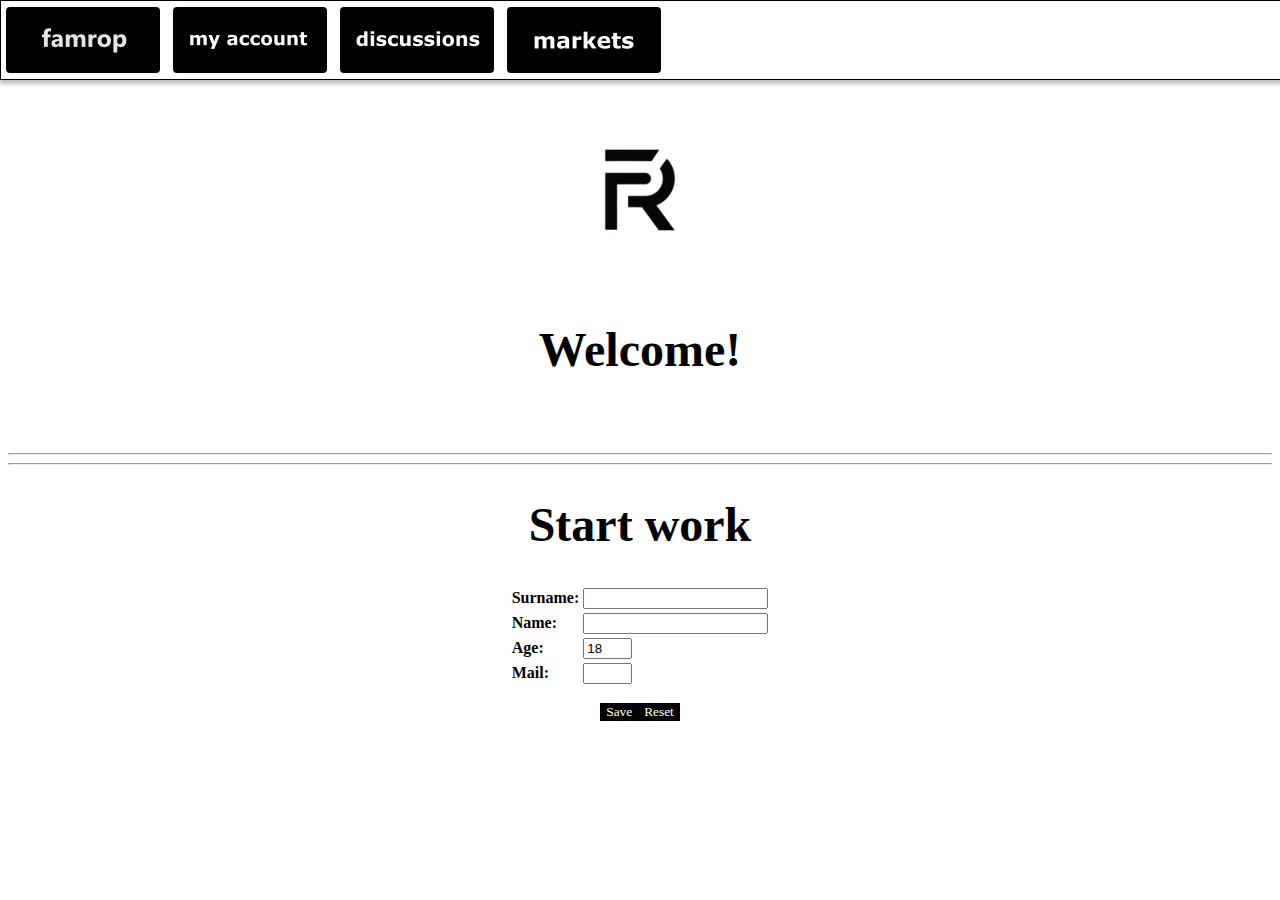
==== index.html @ ff4112e9 "h" ====
<!DOCTYPE html>
<html lang="en">
<head>
    <meta charset="UTF-8">
    <meta http-equiv="Content-Type" content="text/html;charset=utf-8">
    <meta http-equiv="X-UA-Compatible" content="IE=edge">
    <meta name="viewport" content="width=device-width, initial-scale=1.0">
    <link rel="stylesheet" type="text/css" href="style.css">
  <link rel="stylesheet" type="text/css" href="http://www.mysite.ru/main.css">
    <title>famrop</title>
    <link rel="shortcut icon" href="./logofamrop.png">
    <script>
        function Complete()
        {
            var Elem="Фамилия: " + document.Sel1.Family.value +
                "\nИмя: " + document.Sel1.Name.value +
                "\nВозраст: " + document.Sel1.Age.value +
                "\nТелефон: " + document.Sel1.Phone.value;
            alert(Elem);
        }
        function CheckAge(age)
        {
            if(age<18)
                return "18";
            else
                return  age;
        }
    </script>




</head>
<body>
    <div class="wrapper">
<div class="lock"></div>
<a class="lock2" href="famrop.html"></a>
<a class="lock3" href="./myaccount.html"></a>
<div class="lock4"></div>
<a class="lock5" href="discussions.html"></a>
<a class="lock6" href="famrop.html"></a>
<a class="lock7" href="./myaccount.html"></a>
<a class="lock8" href="discussions.html"></a>
<div class="lock9"></div>

<form action="https://gvard.github.io/web/html/" target="_blank">
    <button id="jk">Лучший сайт в мире</button>
</form>

<br><br>


<img src="./logofamrop.png" class="kop">
<h1>Welcome!</h1><br><br>
<hr style="color: black;">
<div><script type="text/javascript">
    baseUrl = "https://widgets.cryptocompare.com/";
    var scripts = document.getElementsByTagName("script");
    var embedder = scripts[ scripts.length - 1 ];
    (function (){
    var appName = encodeURIComponent(window.location.hostname);
    if(appName==""){appName="local";}
    var s = document.createElement("script");
    s.type = "text/javascript";
    s.async = true;
    var theUrl = baseUrl+'serve/v1/coin/chartscroller?fsyms=BTC,ETH,XMR,LTC&tsyms=USD';
    s.src = theUrl + ( theUrl.indexOf("?") >= 0 ? "&" : "?") + "app=" + appName;
    embedder.parentNode.appendChild(s);
    })();
    </script>
    
</div>
<hr style="color: black;">
<H1>Start work</H1>
<FORM NAME="Sel1" class="forma">
    <TABLE>
        <TR><TD><B>Surname:<style>b{font-family: 'verdana'};b{color:black} table{margin: 0 auto;}</style><B></TD>
            <TD><INPUT NAME="Family" SIZE=20
                  onBlur="this.value=this.value.toUpperCase()"></TD></TR>
        <TR><TD><B>Name:<B></TD>
            <TD><INPUT NAME="Name" SIZE=20
                  onBlur="this.value=this.value.toUpperCase()"></TD></TR>
        <TR><TD><B>Age:<B></TD>
            <TD><INPUT NAME="Age" SIZE=3 VALUE="18"
                  onBlur="this.value=CheckAge(this.value)"
                  onFocus="this.select()"></TD></TR>
        <TR><TD><B>Mail:<B></TD>
            <TD><INPUT NAME="Phone" SIZE=3></TD></TR>
    </TABLE>
    <div class="kl">
    <button TYPE="button" onClick="Complete();" style="font-family: 'verdana';background-color: rgb(0, 0, 0); color: rgb(255, 255, 255);border:0ch;">Save</button>
    <button TYPE="reset" style="font-family: 'verdana';background-color: rgb(0, 0, 0); color: rgb(255, 255, 255); border:1ch;" VALUE="Сброс">Reset</button>
    </div>
</FORM>



<script src="./sayt.js"></script>



</div>
</body>
</html>
---- style.css ----
body{
    background-color:#ffffff ;
    background-size: 148%; 
}

.fh{
    color: rgb(235, 236, 236);
    background-color:  blueviolet;
    font-family: 'verdana';
    font: weight 10;
    padding: 15px 15px;
    font-size: 30px;
}
button#jk{
    color: rgb(255, 255, 255);
    background-color:inherit;
    font-family: 'verdana';
    font: weight 5;
    padding: 5px 5px;
    font-size: 30px;
    border:0;
    cursor: pointer;
    display: inline-block;
    border-bottom: 2px solid black;
    margin: 0 auto;
    display: block;
}
h1{
    color:#000000;
    font-size: 3em;
    font-family: 'verdana';
    text-align: center;
}
form#forma{
    margin: 0 auto;
}
.kl{
    display: flex;
    flex-direction:row;
    justify-content:center;
    margin-block: 1em;
}








.lock{
box-sizing: border-box;

position: absolute;
width: 1920px;
height: 80px;
left: 0px;
top: 0px;

background: #ffffff;
border: 1px solid #000000;
box-shadow: 0px 4px 4px rgba(0, 0, 0, 0.25);
}

/* Rectangle 2 */

.lock2{
display: block;
position: absolute;
width: 154px;
height: 66px;
left: 6px;
top: 7px;

background: #000000;
border-radius: 4px;

}
/* Rectangle 3 */

.lock3{
display: block;
position: absolute;
width: 154px;
height: 66px;
left: 173px;
top: 7px;
background: #000000;
border-radius: 4px;

}
/* Rectangle 5 */

.lock4{
display: block;
position: absolute;
width: 154px;
height: 66px;
left: 507px;
top: 7px;

background: #000000;
border-radius: 4px;

}
/* Rectangle 4 */

.lock5{
display: block;
position: absolute;
width: 154px;
height: 66px;
left: 340px;
top: 7px;

background: #000000;
border-radius: 4px;

}
/* image 1 */

.lock6{
    display: block;
position: absolute;
width: 108px;
height: 33px;
left: 29px;
top: 24px;

background: url(./image1.png);
}

/* image 4 */

.lock7{
    display: block;
position: absolute;
width: 129px;
height: 26px;
left: 182px;
top: 27px;

background: url(./img222.png);
}

/* image 3 */

.lock8{
display: block;
position: absolute;
width: 133px;
height: 56px;
left: 351px;
top: 12px;

background: url(img33.png);

}
/* image 5 */
.lock9{
    display: block;
position: absolute;
width: 133px;
height: 55px;
left: 516px;
top: 13px;

background: url(img4.png);
}







img.kop{
    display: block;
    margin-left: auto;
    margin-right: auto;
    width:200px;
    height:200px;
}


/* Rectangle 1 */

.ghgf{
display: block;
width: 1764px;
height: 322px;
top: 379px;
margin: 0 auto;

background: #000000;
border-radius: 4px;
}

/* Welcome to famrop discussions */

.ghgg{
text-align: center;
top: 379px;

font-family: 'Noto Nastaliq Urdu';
font-style: normal;
font-weight: 400;

color: #000000;

mix-blend-mode: hard-light;
filter: blur(2px);
}
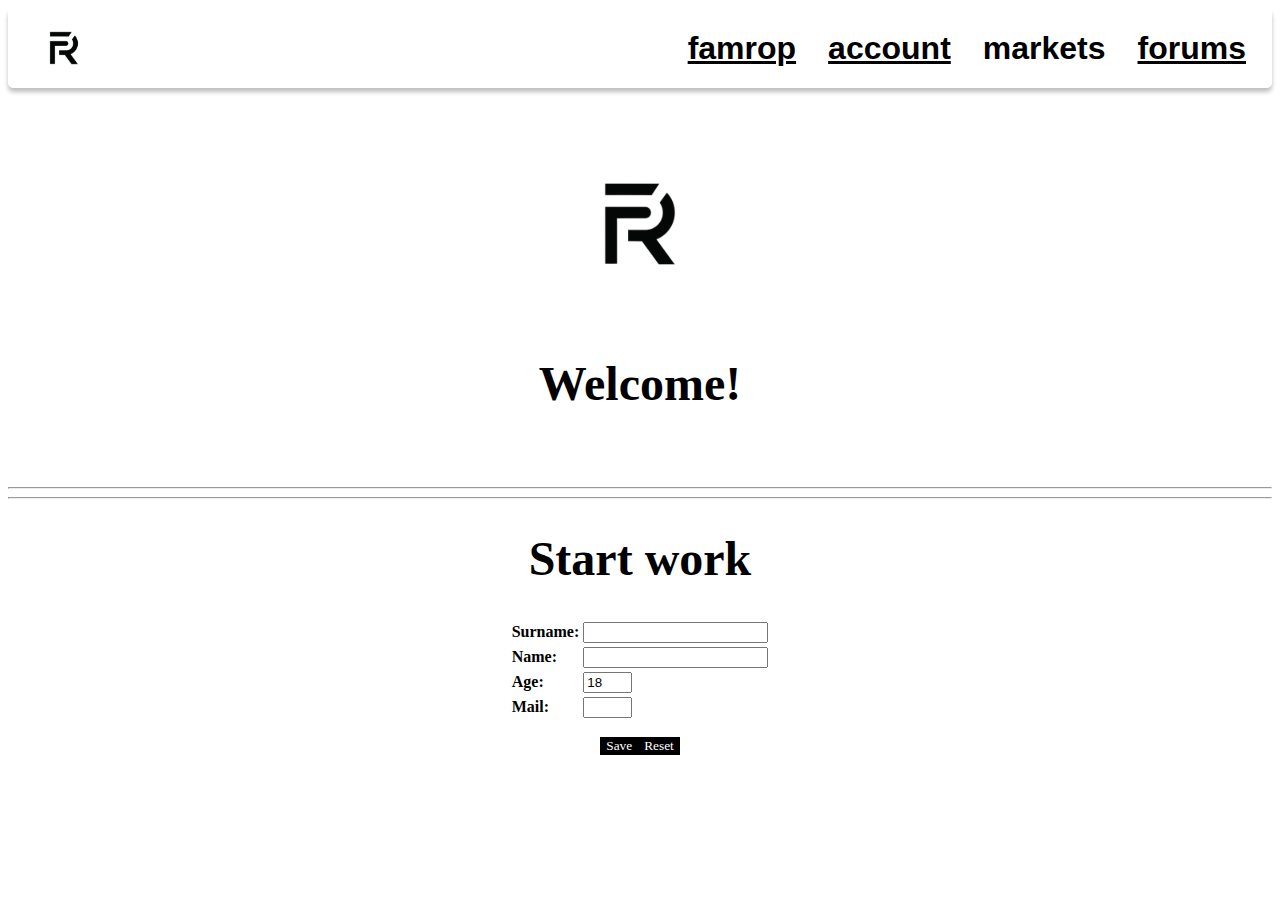
==== commit 8e5121ca: "ff" ====
--- a/index.html
+++ b/index.html
@@ -32,19 +32,18 @@
 
 </head>
 <body>
-    <div class="wrapper">
-<div class="lock"></div>
-<a class="lock2" href="famrop.html"></a>
-<a class="lock3" href="./myaccount.html"></a>
-<div class="lock4"></div>
-<a class="lock5" href="discussions.html"></a>
-<a class="lock6" href="famrop.html"></a>
-<a class="lock7" href="./myaccount.html"></a>
-<a class="lock8" href="discussions.html"></a>
-<div class="lock9"></div>
-
+<header>
+<nav>
+<img src="./logofamrop.png">
+<ul>
+<button class="lock2"><a style="color:black;" href="index.html">famrop</a></button>
+<button class="lock2"><a style="color:black;" href="./myaccount.html">account</a></button>
+<button class="lock2"><a style="color:black;">markets</a></button>
+<button class="lock2"><a style="color:black;" href="discussions.html">forums</a></button>
+</ul>
+</nav>
+</header>
 <form action="https://gvard.github.io/web/html/" target="_blank">
-    <button id="jk">Лучший сайт в мире</button>
 </form>
 
 <br><br>
--- a/style.css
+++ b/style.css
@@ -5,7 +5,7 @@
 
 .fh{
     color: rgb(235, 236, 236);
-    background-color:  blueviolet;
+    background-color:  rgb(0, 0, 0);
     font-family: 'verdana';
     font: weight 10;
     padding: 15px 15px;
@@ -40,137 +40,6 @@
     justify-content:center;
     margin-block: 1em;
 }
-
-
-
-
-
-
-
-
-.lock{
-box-sizing: border-box;
-
-position: absolute;
-width: 1920px;
-height: 80px;
-left: 0px;
-top: 0px;
-
-background: #ffffff;
-border: 1px solid #000000;
-box-shadow: 0px 4px 4px rgba(0, 0, 0, 0.25);
-}
-
-/* Rectangle 2 */
-
-.lock2{
-display: block;
-position: absolute;
-width: 154px;
-height: 66px;
-left: 6px;
-top: 7px;
-
-background: #000000;
-border-radius: 4px;
-
-}
-/* Rectangle 3 */
-
-.lock3{
-display: block;
-position: absolute;
-width: 154px;
-height: 66px;
-left: 173px;
-top: 7px;
-background: #000000;
-border-radius: 4px;
-
-}
-/* Rectangle 5 */
-
-.lock4{
-display: block;
-position: absolute;
-width: 154px;
-height: 66px;
-left: 507px;
-top: 7px;
-
-background: #000000;
-border-radius: 4px;
-
-}
-/* Rectangle 4 */
-
-.lock5{
-display: block;
-position: absolute;
-width: 154px;
-height: 66px;
-left: 340px;
-top: 7px;
-
-background: #000000;
-border-radius: 4px;
-
-}
-/* image 1 */
-
-.lock6{
-    display: block;
-position: absolute;
-width: 108px;
-height: 33px;
-left: 29px;
-top: 24px;
-
-background: url(./image1.png);
-}
-
-/* image 4 */
-
-.lock7{
-    display: block;
-position: absolute;
-width: 129px;
-height: 26px;
-left: 182px;
-top: 27px;
-
-background: url(./img222.png);
-}
-
-/* image 3 */
-
-.lock8{
-display: block;
-position: absolute;
-width: 133px;
-height: 56px;
-left: 351px;
-top: 12px;
-
-background: url(img33.png);
-
-}
-/* image 5 */
-.lock9{
-    display: block;
-position: absolute;
-width: 133px;
-height: 55px;
-left: 516px;
-top: 13px;
-
-background: url(img4.png);
-}
-
-
-
-
 
 
 
@@ -210,4 +79,61 @@
 
 mix-blend-mode: hard-light;
 filter: blur(2px);
-}+}
+
+nav{
+background-color: #ffffff;
+height: 80px;
+display: flex;
+justify-content: space-between;
+margin-top: 0;
+padding-left: 16px;
+box-shadow: 0px 4px 4px rgba(0, 0, 0, 0.25);
+border-radius: 5px;
+}
+
+nav ul {
+    display: flex;
+    list-style: none;
+}
+
+    ul {
+        display: block;
+        list-style-type:disc;
+        margin-block-start: 1em;
+        margin-block-end: 1em;
+        margin-inline-start: 0px;
+        margin-inline-end: 0px;
+        padding-inline-start:3px;
+    }
+
+
+    nav ul button {
+        margin-right: 20px;
+        font-size: 2em;
+        font-weight:bold ;
+    }
+    .lock2 {
+        display: absolute;
+        text-align: center;
+        background-color: #ffffff;
+        border-radius:0.2ch;
+        font-style: verdana;
+        font-size: bold;
+        border-width: 0px;
+    }
+
+    header {
+        display: block;
+    }
+    nav{
+        margin: 0 auto;
+    }
+    nav ul{
+        display: flex;
+        list-style: none;
+    }
+    img.lock2{
+        width:100px;
+        height:100px;
+    }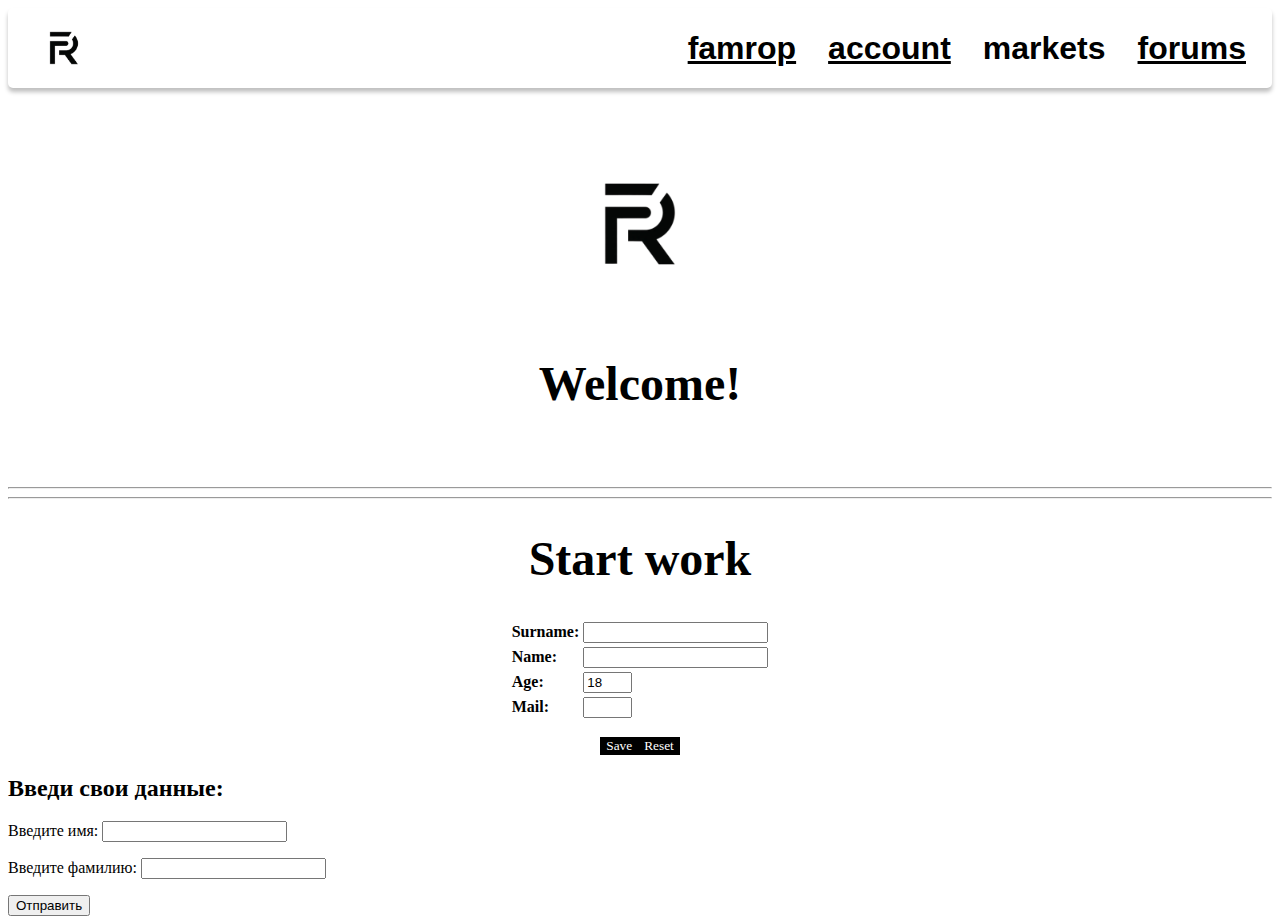
==== commit a7d98b23: "f" ====
--- a/index.html
+++ b/index.html
@@ -71,20 +71,20 @@
 </div>
 <hr style="color: black;">
 <H1>Start work</H1>
-<FORM NAME="Sel1" class="forma">
+<FORM NAME="Sel1" class="forma" action="display.php" method="POST">
     <TABLE>
         <TR><TD><B>Surname:<style>b{font-family: 'verdana'};b{color:black} table{margin: 0 auto;}</style><B></TD>
-            <TD><INPUT NAME="Family" SIZE=20
+            <TD><INPUT NAME="Family" SIZE=20 type="text"
                   onBlur="this.value=this.value.toUpperCase()"></TD></TR>
         <TR><TD><B>Name:<B></TD>
-            <TD><INPUT NAME="Name" SIZE=20
+            <TD><INPUT NAME="Name" SIZE=20 type="text"
                   onBlur="this.value=this.value.toUpperCase()"></TD></TR>
         <TR><TD><B>Age:<B></TD>
-            <TD><INPUT NAME="Age" SIZE=3 VALUE="18"
+            <TD><INPUT NAME="Age" SIZE=3 VALUE="18" type="text"
                   onBlur="this.value=CheckAge(this.value)"
                   onFocus="this.select()"></TD></TR>
         <TR><TD><B>Mail:<B></TD>
-            <TD><INPUT NAME="Phone" SIZE=3></TD></TR>
+            <TD><INPUT NAME="Phone" SIZE=3 type="text"></TD></TR>
     </TABLE>
     <div class="kl">
     <button TYPE="button" onClick="Complete();" style="font-family: 'verdana';background-color: rgb(0, 0, 0); color: rgb(255, 255, 255);border:0ch;">Save</button>
@@ -92,7 +92,12 @@
     </div>
 </FORM>
 
-
+<h2>Введи свои данные:</h2>
+<form action="display.php" method="POST">
+<p>Введите имя: <input type="text" name="firstname" /></p>
+<p>Введите фамилию: <input type="text" name="lastname" /></p>
+<input type="submit" value="Отправить">
+</form>
 
 <script src="./sayt.js"></script>
 
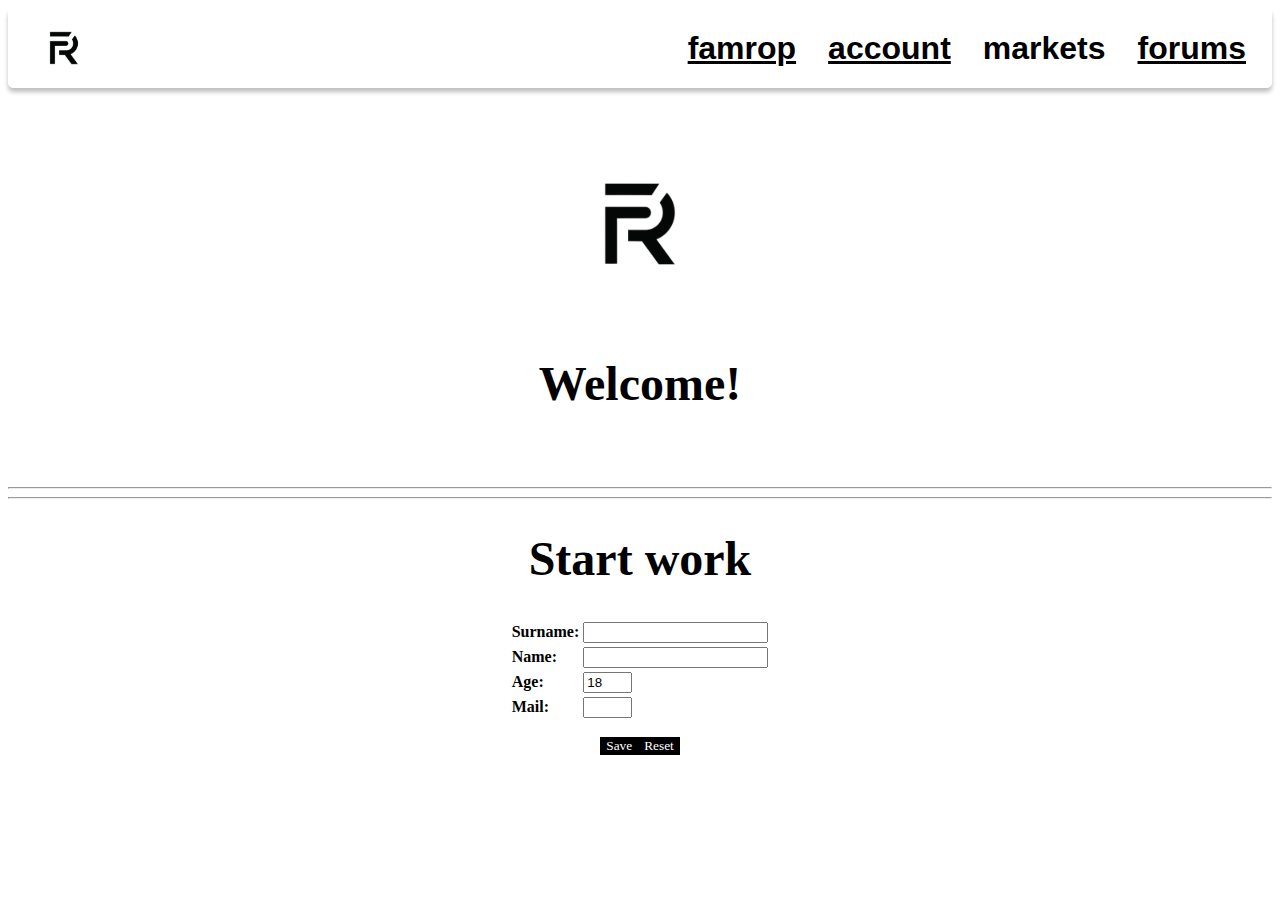
==== commit 7fdd7190: "c" ====
--- a/index.html
+++ b/index.html
@@ -92,11 +92,6 @@
     </div>
 </FORM>
 
-<h2>Введи свои данные:</h2>
-<form action="display.php" method="POST">
-<p>Введите имя: <input type="text" name="firstname" /></p>
-<p>Введите фамилию: <input type="text" name="lastname" /></p>
-<input type="submit" value="Отправить">
 </form>
 
 <script src="./sayt.js"></script>
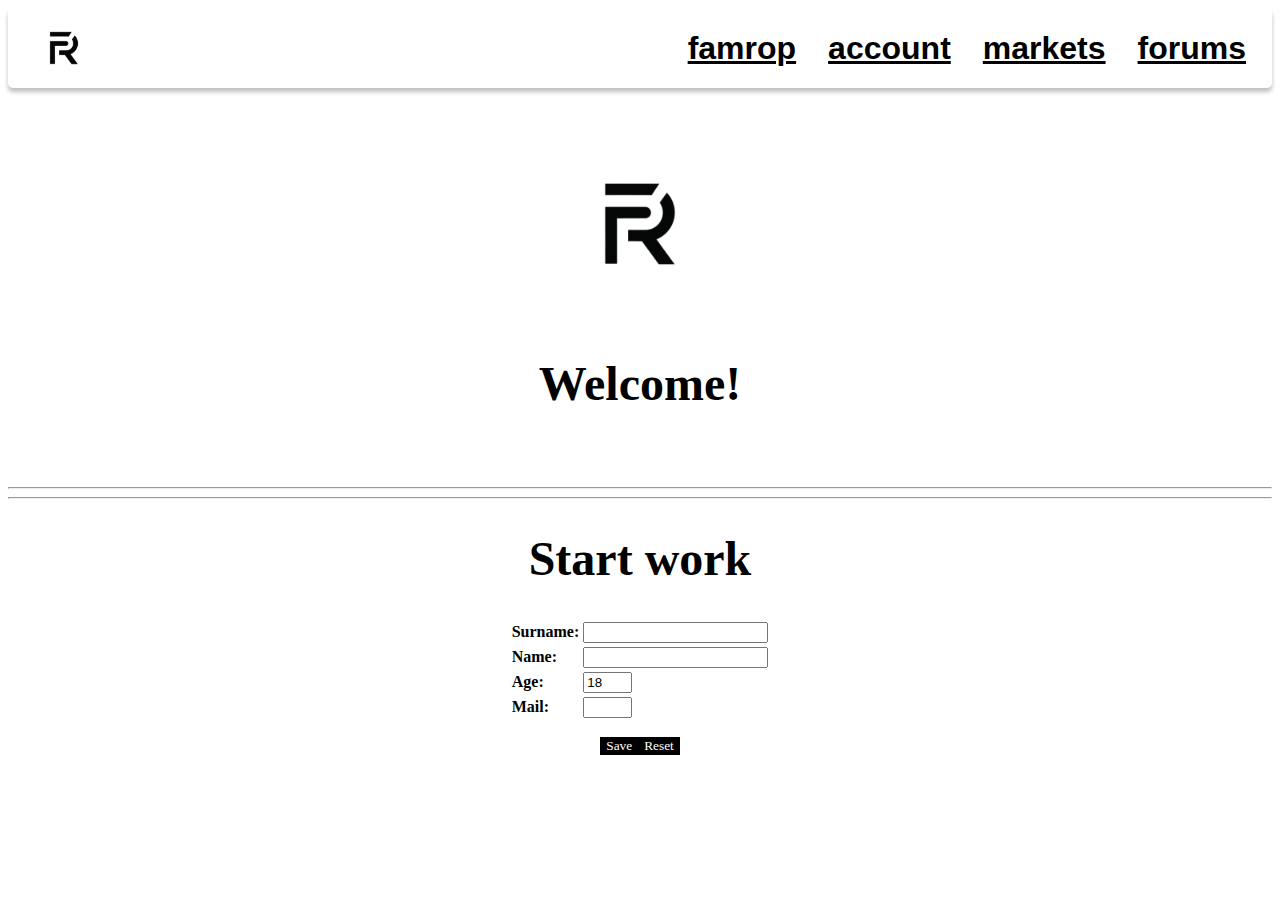
==== commit 863c76af: "[" ====
--- a/index.html
+++ b/index.html
@@ -38,7 +38,7 @@
 <ul>
 <button class="lock2"><a style="color:black;" href="index.html">famrop</a></button>
 <button class="lock2"><a style="color:black;" href="./myaccount.html">account</a></button>
-<button class="lock2"><a style="color:black;">markets</a></button>
+<button class="lock2"><a style="color:black;"href="./markets.html">markets</a></button>
 <button class="lock2"><a style="color:black;" href="discussions.html">forums</a></button>
 </ul>
 </nav>
@@ -91,7 +91,6 @@
     <button TYPE="reset" style="font-family: 'verdana';background-color: rgb(0, 0, 0); color: rgb(255, 255, 255); border:1ch;" VALUE="Сброс">Reset</button>
     </div>
 </FORM>
-
 </form>
 
 <script src="./sayt.js"></script>
--- a/style.css
+++ b/style.css
@@ -136,4 +136,4 @@
     img.lock2{
         width:100px;
         height:100px;
-    }+    }
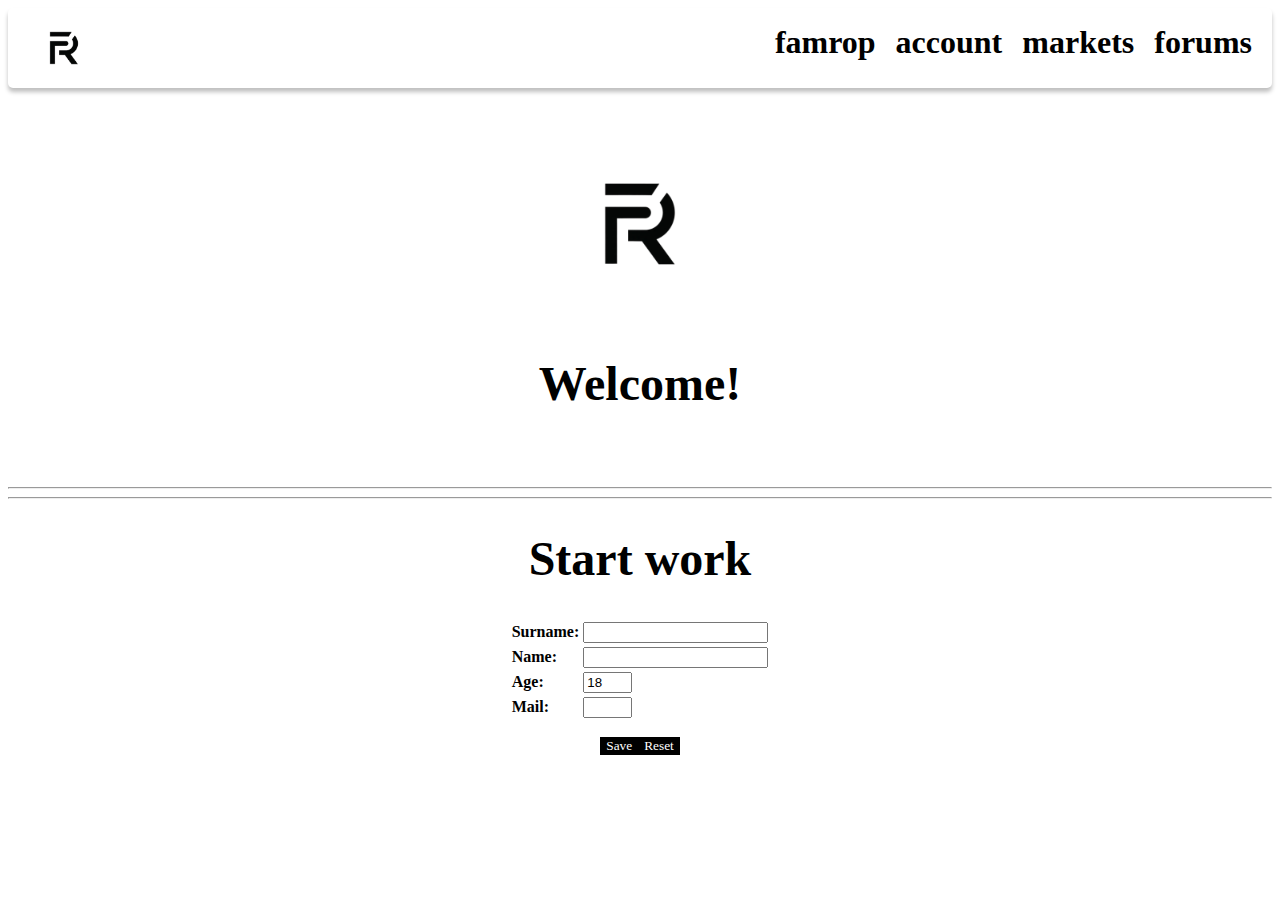
==== commit da3cdcac: "5" ====
--- a/index.html
+++ b/index.html
@@ -32,17 +32,17 @@
 
 </head>
 <body>
-<header>
-<nav>
-<img src="./logofamrop.png">
-<ul>
-<button class="lock2"><a style="color:black;" href="index.html">famrop</a></button>
-<button class="lock2"><a style="color:black;" href="./myaccount.html">account</a></button>
-<button class="lock2"><a style="color:black;"href="./markets.html">markets</a></button>
-<button class="lock2"><a style="color:black;" href="discussions.html">forums</a></button>
-</ul>
-</nav>
-</header>
+    <header>
+        <nav>
+        <img src="./logofamrop.png" class="bh">
+        <ul>
+        <li><a style="color:black;" href="index.html" class="lock2">famrop</a></li>
+        <li><a style="color:black;" href="./myaccount.html" class="lock2">account</a></li>
+        <li><a style="color:black;"href="./markets.html" class="lock2">markets</a></li>
+        <li><a style="color:black;" href="discussions.html" class="lock2">forums</a></li>
+        </ul>
+        </nav>
+    </header>
 <form action="https://gvard.github.io/web/html/" target="_blank">
 </form>
 
--- a/style.css
+++ b/style.css
@@ -108,19 +108,15 @@
     }
 
 
-    nav ul button {
+    nav ul li {
         margin-right: 20px;
         font-size: 2em;
         font-weight:bold ;
+        font-style: verdana;
     }
-    .lock2 {
-        display: absolute;
-        text-align: center;
-        background-color: #ffffff;
-        border-radius:0.2ch;
+    .lock2{
+        text-decoration-line:none;
         font-style: verdana;
-        font-size: bold;
-        border-width: 0px;
     }
 
     header {
@@ -137,3 +133,54 @@
         width:100px;
         height:100px;
     }
+
+    .hhhh{
+        display: inline-block;
+        min-width: 33%;
+    }
+    li{
+        font-family: 'verdana';
+    }
+
+    @media (min-width: 1920px) {
+        nav ul li {
+            font-size: 9em;
+        }
+       
+    }
+
+    @media (max-width: 750px) {
+        nav ul li {
+            font-size: 1em;
+            margin-right: 5px;
+            font-weight:bold ;
+            font-style: verdana;
+
+        }
+        img.bh{
+            width:50px;
+            height:50px;
+        }
+        nav{
+            background-color: #ffffff;
+            height: 50px;
+            display: flex;
+            justify-content: space-between;
+            margin-top: 0;
+            padding-left: 16px;
+            box-shadow: 0px 4px 4px rgba(0, 0, 0, 0.25);
+            border-radius: 5px;
+            }
+            img.kop{
+                display: block;
+                margin-left: auto;
+                margin-right: auto;
+                width:100px;
+                height:100px;
+            }
+            h1{
+                color:#000000;
+                font-size: 2em;
+                font-family: 'verdana';
+                text-align: center;
+    }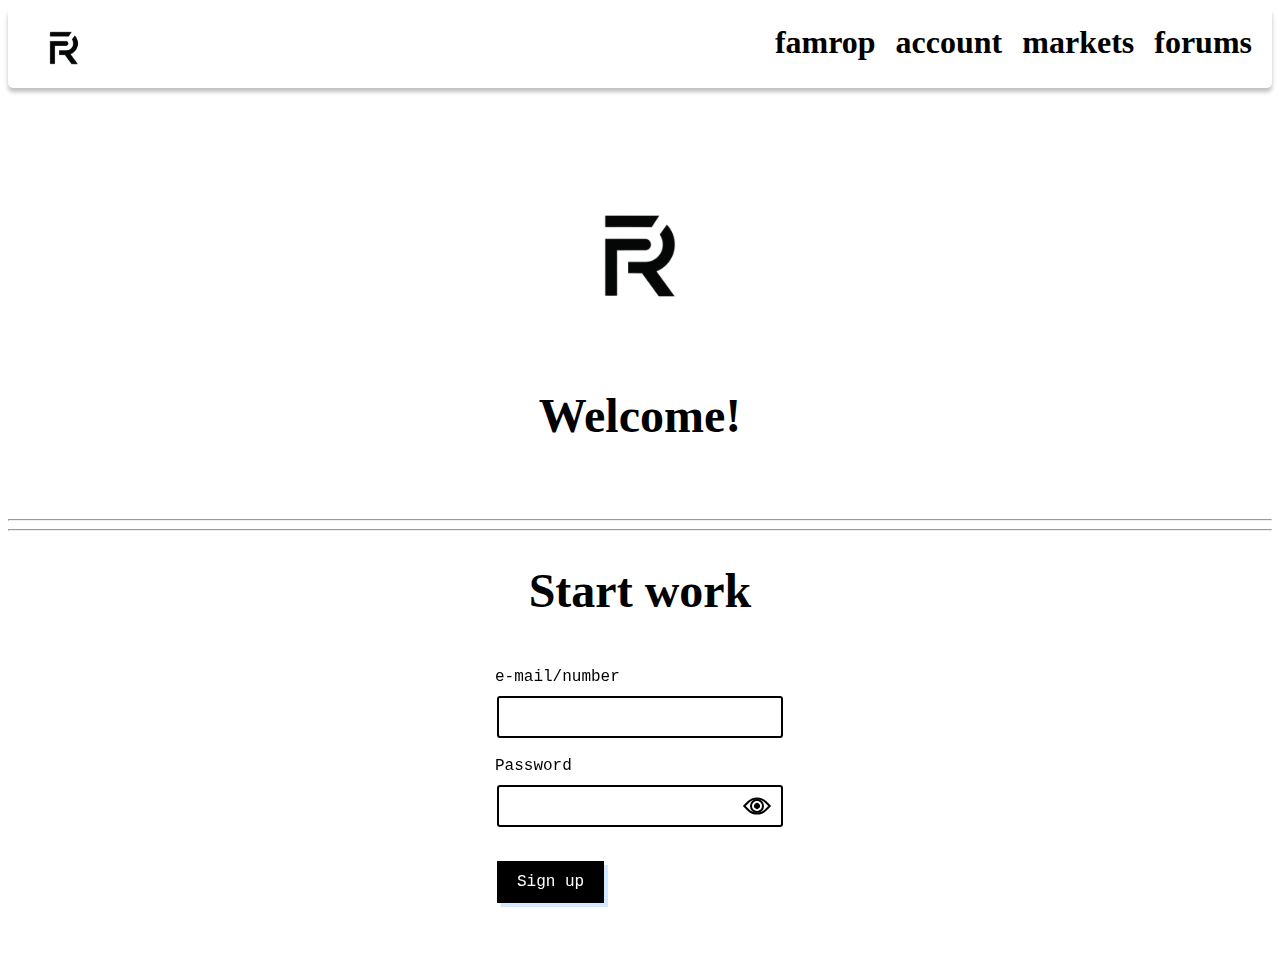
==== commit a8bc4465: "cc" ====
--- a/index.html
+++ b/index.html
@@ -71,27 +71,20 @@
 </div>
 <hr style="color: black;">
 <H1>Start work</H1>
-<FORM NAME="Sel1" class="forma" action="display.php" method="POST">
-    <TABLE>
-        <TR><TD><B>Surname:<style>b{font-family: 'verdana'};b{color:black} table{margin: 0 auto;}</style><B></TD>
-            <TD><INPUT NAME="Family" SIZE=20 type="text"
-                  onBlur="this.value=this.value.toUpperCase()"></TD></TR>
-        <TR><TD><B>Name:<B></TD>
-            <TD><INPUT NAME="Name" SIZE=20 type="text"
-                  onBlur="this.value=this.value.toUpperCase()"></TD></TR>
-        <TR><TD><B>Age:<B></TD>
-            <TD><INPUT NAME="Age" SIZE=3 VALUE="18" type="text"
-                  onBlur="this.value=CheckAge(this.value)"
-                  onFocus="this.select()"></TD></TR>
-        <TR><TD><B>Mail:<B></TD>
-            <TD><INPUT NAME="Phone" SIZE=3 type="text"></TD></TR>
-    </TABLE>
-    <div class="kl">
-    <button TYPE="button" onClick="Complete();" style="font-family: 'verdana';background-color: rgb(0, 0, 0); color: rgb(255, 255, 255);border:0ch;">Save</button>
-    <button TYPE="reset" style="font-family: 'verdana';background-color: rgb(0, 0, 0); color: rgb(255, 255, 255); border:1ch;" VALUE="Сброс">Reset</button>
+<div class="jj">
+    <form onsubmit="return false">
+        <div class="form-item"><label>e-mail/number</label>
+            <div class="input-wrapper"><input type="text" id="username" autocomplete="off" autocorrect="off" autocapitalize="off" spellcheck="false" data-lpignore="true" /></div>
+        </div>
+        <div class="form-item"><label>Password</label>
+            <div class="input-wrapper"><input type="password" id="password" autocomplete="off" autocorrect="off" autocapitalize="off" spellcheck="false" data-lpignore="true" /><button type="button" id="eyeball">
+                    <div class="eye"></div>
+                </button>
+                <div id="beam"></div>
+            </div>
+        </div><button id="submit">Sign up</button>
+    </form>
     </div>
-</FORM>
-</form>
 
 <script src="./sayt.js"></script>
 
--- a/style.css
+++ b/style.css
@@ -142,45 +142,282 @@
         font-family: 'verdana';
     }
 
-    @media (min-width: 1920px) {
-        nav ul li {
-            font-size: 9em;
+
+
+
+
+
+
+
+
+
+
+
+
+
+
+
+
+
+
+
+    :root {
+        --bgColor: white;
+        --inputColor: black;
+        --outlineColor: dodgerblue;
+        --beamColor: yellow;
+        --spacer: 1rem;
+   }
+    * {
+        box-sizing: border-box;
+   }
+    body{
+        height: 100%;
+   }
+    .jj {
+        display: grid;
+        place-items: center;
+        background: var(--bgColor);
         }
-       
-    }
-
-    @media (max-width: 750px) {
-        nav ul li {
-            font-size: 1em;
-            margin-right: 5px;
-            font-weight:bold ;
-            font-style: verdana;
-
+    body.show-password {
+        --bgColor: black;
+        --inputColor: white;
+        --outlineColor: var(--beamColor);
+   }
+    form {
+        transform: translate3d(0, 0, 0);
+        padding: var(--spacer);
+   }
+    form > * + * {
+        margin-top: var(--spacer);
+   }
+    .form-item > * + * {
+        margin-top: 0.5rem;
+   }
+    label, input, button {
+        font-size: 1.0rem;
+        font-family: monospace;
+        color: var(--inputColor);
+   }
+    label:focus, input:focus, button:focus {
+        outline: 3px solid var(--outlineColor);
+        outline-offset: 2px;
+   }
+    label::-moz-focus-inner, input::-moz-focus-inner, button::-moz-focus-inner {
+        border: none;
+   }
+    label[id="password"], input[id="password"], button[id="password"] {
+        color: black;
+   }
+    button {
+        border: none;
+   }
+    [id="submit"] {
+        cursor: pointer;
+        margin: calc(var(--spacer) * 2) 0 0 2px;
+        padding: 0.75rem 1.25rem;
+        color: var(--bgColor);
+        background-color: var(--inputColor);
+        box-shadow: 4px 4px 0 rgba(30, 144, 255, 0.2);
+   }
+    [id="submit"]:active {
+        transform: translateY(1px);
+   }
+    .input-wrapper {
+        position: relative;
+   }
+    input {
+        padding: 0.75rem 4rem 0.75rem 0.75rem;
+        width: 100%;
+        border: 2px solid transparent;
+        border-radius: 5px;
+        background-color: transparent;
+        box-shadow: inset 0 0 0 2px black, inset 6px 6px 0 rgba(255, 255, 255, 0.2), 3px 3px 0 rgba(255, 255, 255, 0.2);
+        -webkit-appearance: none;
+   }
+    input:focus {
+        outline-offset: 1px;
+   }
+    .show-password input {
+        box-shadow: inset 0 0 0 2px black;
+        border: 2px dashed white;
+   }
+    .show-password input:focus {
+        outline: none;
+        border-color: var(--beamColor);
+   }
+    [id="eyeball"] {
+        --size: 1.25rem;
+        display: flex;
+        align-items: center;
+        justify-content: center;
+        cursor: pointer;
+        outline: none;
+        position: absolute;
+        top: 50%;
+        right: 0.75rem;
+        border: none;
+        background-color: transparent;
+        transform: translateY(-50%);
+   }
+    [id="eyeball"]:active {
+        transform: translateY(calc(-50% + 1px));
+   }
+    .eye {
+        width: var(--size);
+        height: var(--size);
+        border: 2px solid var(--inputColor);
+        border-radius: calc(var(--size) / 1.5) 0;
+        transform: rotate(45deg);
+   }
+    .eye:before, .eye:after {
+        content: '';
+        position: absolute;
+        top: 0;
+        right: 0;
+        bottom: 0;
+        left: 0;
+        margin: auto;
+        border-radius: 100%;
+   }
+    .eye:before {
+        width: 35%;
+        height: 35%;
+        background-color: var(--inputColor);
+   }
+    .eye:after {
+        width: 65%;
+        height: 65%;
+        border: 2px solid var(--inputColor);
+        border-radius: 100%;
+   }
+    [id="beam"] {
+        position: absolute;
+        top: 50%;
+        right: 1.75rem;
+        clip-path: polygon(100% 50%, 100% 50%, 0 0, 0 100%);
+        width: 100vw;
+        height: 25vw;
+        z-index: 1;
+        mix-blend-mode: multiply;
+        transition: transform 200ms ease-out;
+        transform-origin: 100% 50%;
+        transform: translateY(-50%) rotate(var(--beamDegrees, 0));
+        pointer-events: none;
+   }
+    .show-password [id="beam"] {
+        background: var(--beamColor);
+   }
+
+
+
+
+   /* The sidebar menu */
+.sidenav {
+    height: 100%; /* Full-height: remove this if you want "auto" height */
+    width: 160px; /* Set the width of the sidebar */
+    position: fixed; /* Fixed Sidebar (stay in place on scroll) */
+    z-index: 1; /* Stay on top */
+    top: 90px; /* Stay at the top */
+    left: 0;
+    background-color: rgb(255, 255, 255); /* Black */
+    overflow-x: hidden; /* Disable horizontal scroll */
+    padding-top: 20px;
+    box-shadow: 0px 4px 4px rgba(0, 0, 0, 0.25);
+    border-color: #000000;
+    border-radius: 5px;
+    margin-block-start: 1em;
+    padding-inline-start:3px;
+    margin-block-end: 1em;
+}
+
+/* The navigation menu links */
+.sidenav a {
+    padding: 6px 8px 6px 16px;
+    text-decoration: none;
+    font-size: 25px;
+    color: #000000;
+    display: block;
+    font-family: verdana;
+    font-weight: bold;
+}
+
+/* When you mouse over the navigation links, change their color */
+.sidenav a:hover {
+    color: #554e4e;
+}
+
+/* Style page content */
+.main {
+    margin-left: 160px; /* Same as the width of the sidebar */
+    padding: 0px 10px;
+}
+
+/* On smaller screens, where height is less than 450px, change the style of the sidebar (less padding and a smaller font size) */
+
+
+
+.step1{
+    margin: 0 auto;
+    width: 230px;
+    height: 50px;
+    background-color: rgb(255, 255, 255);
+    box-shadow: 0px 4px 4px rgba(0, 0, 0, 0.25);
+    border-radius: 5px;
+}
+
+
+
+
+
+
+
+   @media (max-width: 750px) {
+    nav ul li {
+        font-size: 1em;
+        margin-right: 5px;
+        font-weight:bold ;
+        font-style: verdana;
+
+    }
+    img.bh{
+        width:50px;
+        height:50px;
+    }
+    nav{
+        background-color: #ffffff;
+        height: 50px;
+        display: flex;
+        justify-content: space-between;
+        margin-top: 0;
+        padding-left: 16px;
+        box-shadow: 0px 4px 4px rgba(0, 0, 0, 0.25);
+        border-radius: 5px;
         }
-        img.bh{
-            width:50px;
-            height:50px;
+        img.kop{
+            display: block;
+            margin-left: auto;
+            margin-right: auto;
+            width:100px;
+            height:100px;
         }
-        nav{
-            background-color: #ffffff;
-            height: 50px;
-            display: flex;
-            justify-content: space-between;
-            margin-top: 0;
-            padding-left: 16px;
-            box-shadow: 0px 4px 4px rgba(0, 0, 0, 0.25);
-            border-radius: 5px;
-            }
-            img.kop{
-                display: block;
-                margin-left: auto;
-                margin-right: auto;
-                width:100px;
-                height:100px;
-            }
-            h1{
-                color:#000000;
-                font-size: 2em;
-                font-family: 'verdana';
-                text-align: center;
-    }+        h1{
+            color:#000000;
+            font-size: 2em;
+            font-family: 'verdana';
+            text-align: center;
+        }
+    
+        label, input, button {
+            font-size: 0.7rem;
+            font-family: monospace;
+            color: var(--inputColor);
+       }    
+}
+
+
+
+@media screen and (max-height: 450px) {
+    .sidenav {padding-top: 15px;}
+    .sidenav a {font-size: 18px;}
+}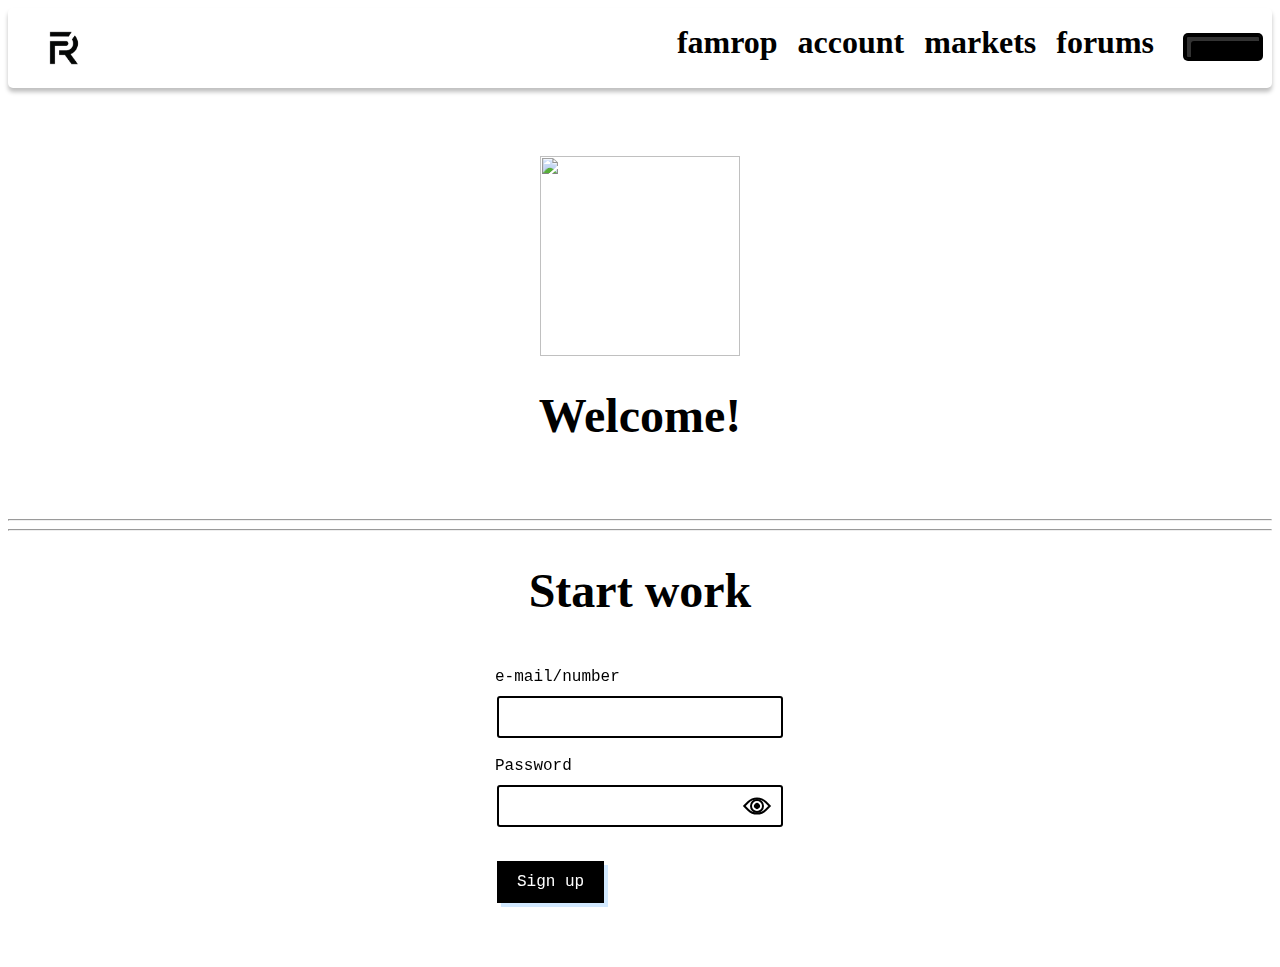
==== commit 1f6017b5: "d" ====
--- a/index.html
+++ b/index.html
@@ -40,6 +40,19 @@
         <li><a style="color:black;" href="./myaccount.html" class="lock2">account</a></li>
         <li><a style="color:black;"href="./markets.html" class="lock2">markets</a></li>
         <li><a style="color:black;" href="discussions.html" class="lock2">forums</a></li>
+        
+            <input type="checkbox" class="cccc" onchange="changeTheme(this.checked)">
+            
+
+          <script>
+            function changeTheme(isChecked) {
+              if (isChecked) {
+                document.body.setAttribute('dark', '');
+              } else {
+                document.body.removeAttribute('dark');
+              }
+            }
+          </script>
         </ul>
         </nav>
     </header>
@@ -49,10 +62,10 @@
 <br><br>
 
 
-<img src="./logofamrop.png" class="kop">
+<img src="	https://www.yyyyyyy.info/primitives/torus.png" class="kop">
 <h1>Welcome!</h1><br><br>
 <hr style="color: black;">
-<div><script type="text/javascript">
+<div class="bin"><script type="text/javascript">
     baseUrl = "https://widgets.cryptocompare.com/";
     var scripts = document.getElementsByTagName("script");
     var embedder = scripts[ scripts.length - 1 ];
@@ -86,6 +99,8 @@
     </form>
     </div>
 
+<img src="	https://www.yyyyyyy.info/primitives/torus.png" alt="">
+
 <script src="./sayt.js"></script>
 
 
--- a/style.css
+++ b/style.css
@@ -1,6 +1,21 @@
+:root {
+    --var-bgcolor: #fff;
+    --var-fontcolor: rgb(0, 0, 0);
+    --bgColor: white;
+    --thbg:rgb(0, 0, 0);
+  }
+  
+  [dark] {
+    --var-bgcolor: #333;
+    --var-fontcolor: rgb(255, 255, 255);
+    --bgColor: #333;
+    --thbg:white;
+  }
+
+
 body{
-    background-color:#ffffff ;
-    background-size: 148%; 
+    background-color: var(--var-bgcolor);
+    background-size: 148%;
 }
 
 .fh{
@@ -26,7 +41,7 @@
     display: block;
 }
 h1{
-    color:#000000;
+    color:var(--var-fontcolor);
     font-size: 3em;
     font-family: 'verdana';
     text-align: center;
@@ -82,7 +97,7 @@
 }
 
 nav{
-background-color: #ffffff;
+background-color: var(--bgcolor);
 height: 80px;
 display: flex;
 justify-content: space-between;
@@ -143,16 +158,23 @@
     }
 
 
-
-
-
-
-
-
-
-
-
-
+.bin{
+    background-color: black;
+}
+
+
+
+
+/*начало темы*/
+
+.cccc{
+background-color: var(--thbg);
+margin: 9px;
+height: 5px;
+border-radius: 5px;
+}
+
+/*конец темы*/
 
 
 
@@ -400,6 +422,7 @@
             margin-right: auto;
             width:100px;
             height:100px;
+            transition:transform 150ms ease-in-out;
         }
         h1{
             color:#000000;
